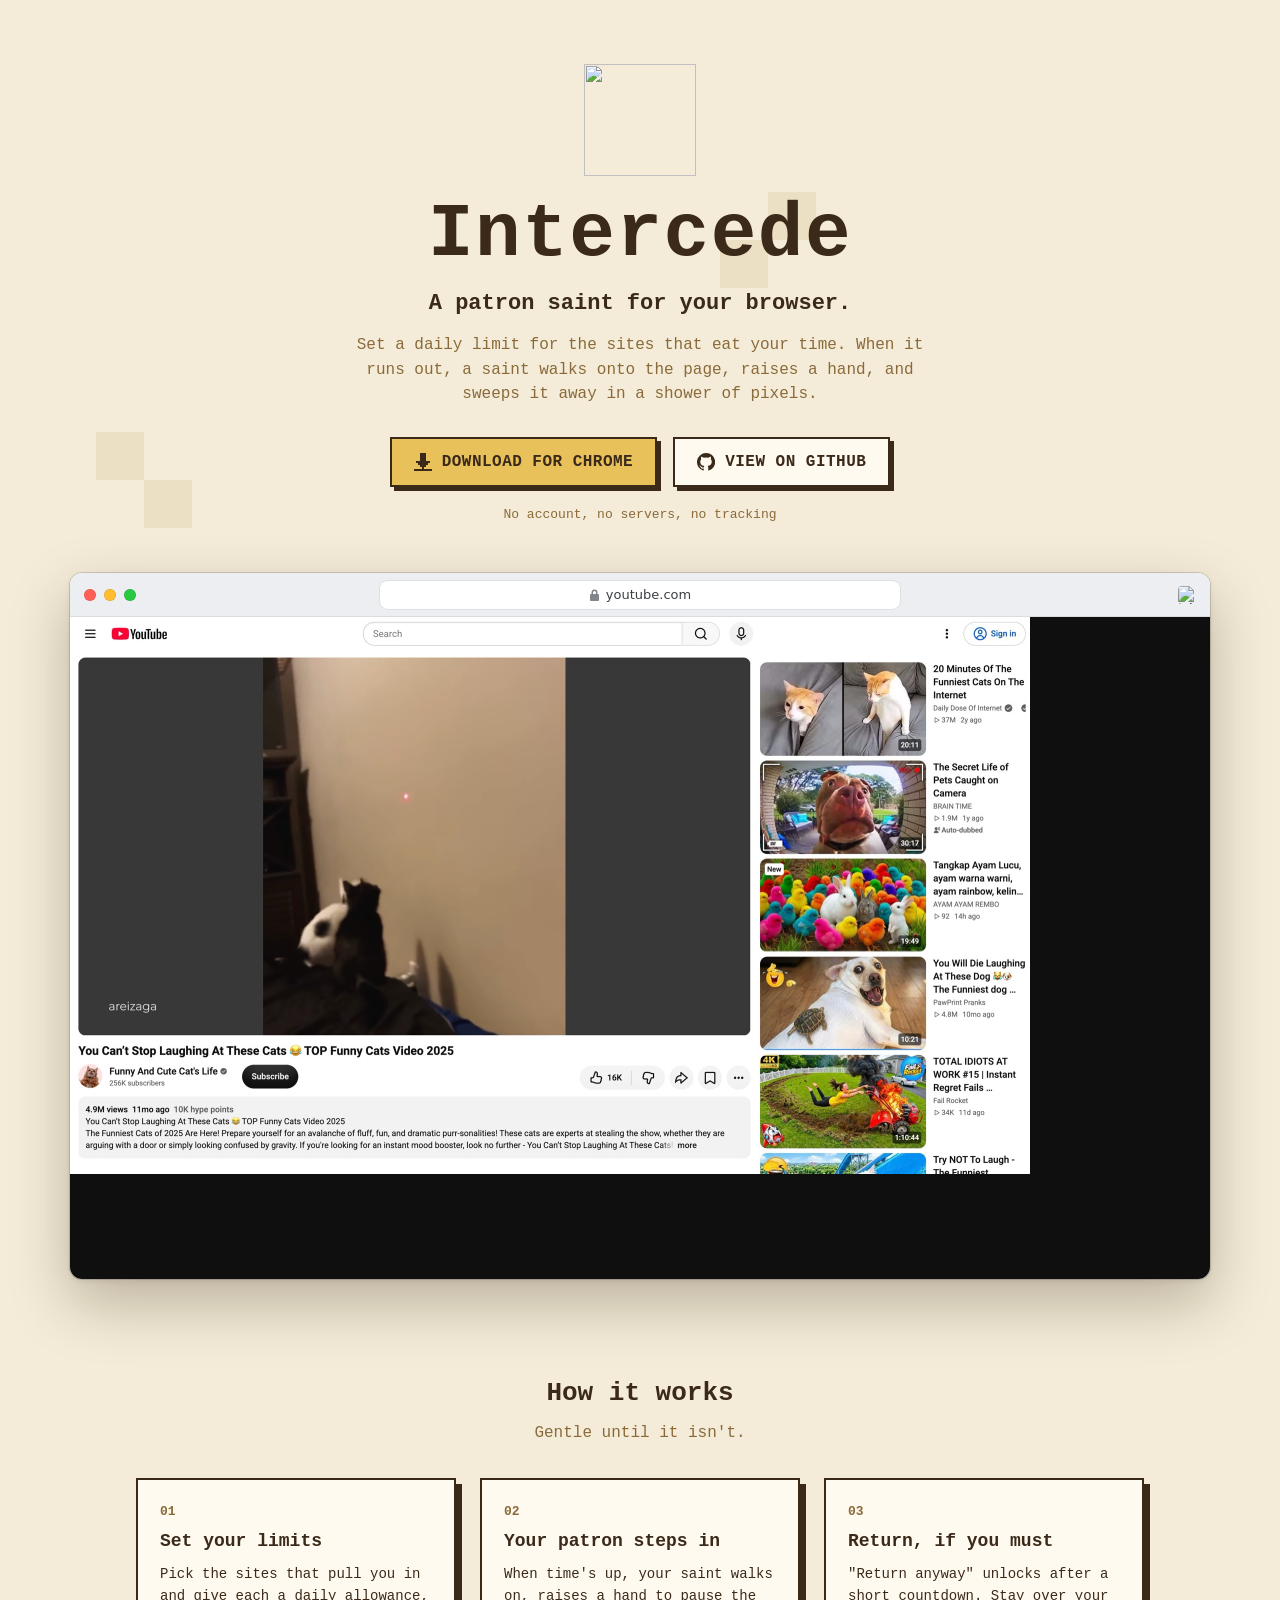
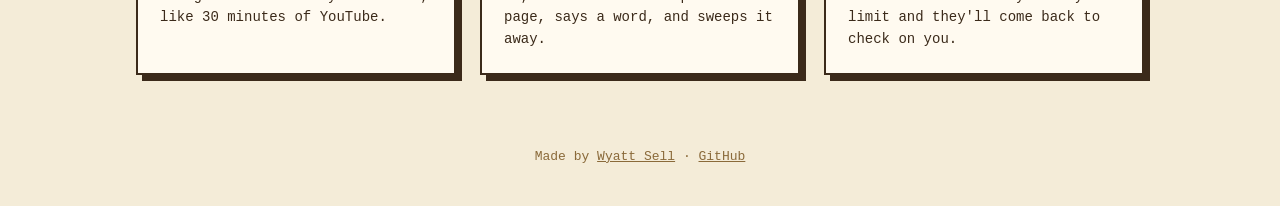
==== site/index.html @ cab6b50f "chore(site): repo renamed to wyatt/intercede Co-Authored-By: Claude Opus 5.5 <noreply@anthropic.com>" ====
<!doctype html>
<html lang="en">
<head>
<meta charset="utf-8">
<meta name="viewport" content="width=device-width, initial-scale=1">
<title>Intercede — a patron saint for your browser</title>
<meta name="description" content="Set a daily limit for the sites that eat your time. When it runs out, a pixel-art saint walks onto the page and sweeps it away.">
<link rel="icon" href="ext/icon-128.png">
<style>
  :root {
    --bg: #f4ecd8; --panel: #fffaf0; --text: #3b2a1a; --muted: #8a6a3a; --line: #3b2a1a;
    --track: #e6d9b8; --accent: #e8c15a; --shadow: #3b2a1a; --dither: #e2d3ae;
    --night: #16224a; --night-2: #3a588c;
    --mono: ui-monospace, "SF Mono", Menlo, Consolas, monospace;
    color-scheme: light;
  }
  * { box-sizing: border-box; }
  html { scroll-behavior: smooth; }
  body { margin: 0; background: var(--bg); color: var(--text); font: 500 16px/1.55 var(--mono); }
  /* Big darker pixels, in diagonal pairs, scattered across the page (as in the extension). */
  body::before {
    content: ""; position: fixed; inset: 0; z-index: -1; pointer-events: none; opacity: .5;
    background: var(--dither);
    -webkit-mask: url("data:image/svg+xml,%3Csvg xmlns='http://www.w3.org/2000/svg' width='1440' height='1440'%3E%3Crect x='96' y='432' width='48' height='48'/%3E%3Crect x='144' y='480' width='48' height='48'/%3E%3Crect x='384' y='1152' width='48' height='48'/%3E%3Crect x='720' y='240' width='48' height='48'/%3E%3Crect x='768' y='192' width='48' height='48'/%3E%3Crect x='1056' y='864' width='48' height='48'/%3E%3Crect x='1104' y='912' width='48' height='48'/%3E%3Crect x='1296' y='96' width='48' height='48'/%3E%3Crect x='528' y='672' width='48' height='48'/%3E%3Crect x='576' y='624' width='48' height='48'/%3E%3Crect x='1248' y='1296' width='48' height='48'/%3E%3C/svg%3E") 0 0 / 1440px 1440px;
    mask: url("data:image/svg+xml,%3Csvg xmlns='http://www.w3.org/2000/svg' width='1440' height='1440'%3E%3Crect x='96' y='432' width='48' height='48'/%3E%3Crect x='144' y='480' width='48' height='48'/%3E%3Crect x='384' y='1152' width='48' height='48'/%3E%3Crect x='720' y='240' width='48' height='48'/%3E%3Crect x='768' y='192' width='48' height='48'/%3E%3Crect x='1056' y='864' width='48' height='48'/%3E%3Crect x='1104' y='912' width='48' height='48'/%3E%3Crect x='1296' y='96' width='48' height='48'/%3E%3Crect x='528' y='672' width='48' height='48'/%3E%3Crect x='576' y='624' width='48' height='48'/%3E%3Crect x='1248' y='1296' width='48' height='48'/%3E%3C/svg%3E") 0 0 / 1440px 1440px;
  }
  a { color: inherit; }
  img.pixel, .sprite { image-rendering: pixelated; }
  .wrap { max-width: 1040px; margin: 0 auto; padding: 0 16px; }
  section { padding: 72px 0 0; }
  h2 { font-size: 26px; margin: 0 0 8px; text-align: center; }
  .sub { text-align: center; color: var(--muted); margin: 0 auto 32px; max-width: 36em; }
  .frame { background: var(--panel); border: 2px solid var(--line); box-shadow: 6px 6px 0 var(--shadow); }

  /* Buttons */
  .btn {
    display: inline-flex; align-items: center; gap: 10px; padding: 14px 22px; text-decoration: none;
    font: 700 16px/1 var(--mono); text-transform: uppercase; letter-spacing: .03em; color: #3b2a1a;
    background: var(--accent); border: 2px solid var(--line); box-shadow: 4px 4px 0 var(--shadow);
  }
  .btn:hover { filter: brightness(1.06); }
  .btn:active { transform: translate(4px, 4px); box-shadow: none; }
  .btn.ghost { background: var(--panel); }
  .btn svg { flex: none; }
  .btn:focus-visible, button:focus-visible { outline: 3px dashed var(--accent); outline-offset: 4px; }

  /* Hero */
  .hero { padding: 64px 0 0; text-align: center; }
  .hero > img { width: 112px; height: 112px; }
  .hero h1 { font-size: clamp(44px, 9vw, 76px); line-height: 1; margin: 12px 0 14px; letter-spacing: .02em; }
  .tagline { font-size: clamp(18px, 3vw, 22px); font-weight: 700; margin: 0 0 12px; }
  .hero .sub { margin-bottom: 30px; }
  .ctas { display: flex; gap: 16px; justify-content: center; flex-wrap: wrap; }
  .fine { font-size: 13px; color: var(--muted); margin: 18px 0 0; }

  /* Demo */
  /* A Chrome window (macOS, light theme) around the demo */
  .browser {
    /* wider than the page column, centred on it */
    width: min(1140px, calc(100vw - 32px)); margin: 48px 0 0 50%; transform: translateX(-50%); border-radius: 12px; overflow: hidden; background: #fff;
    box-shadow: 0 0 0 1px rgba(0,0,0,.14), 0 2px 6px rgba(0,0,0,.08), 0 24px 60px rgba(40,24,8,.28);
    font: 400 12px/1 -apple-system, BlinkMacSystemFont, "Segoe UI", system-ui, sans-serif; color: #1f1f1f; text-align: left;
  }
  .bar { display: grid; grid-template-columns: 1fr minmax(0, 520px) 1fr; align-items: center; gap: 12px; height: 44px; padding: 0 14px; background: #eceef1; border-bottom: 1px solid #d9dce0; }
  .lights { display: flex; gap: 8px; }
  .lights i { width: 12px; height: 12px; border-radius: 50%; box-shadow: inset 0 0 0 .5px rgba(0,0,0,.15); }
  .lights i:nth-child(1) { background: #ff5f57; } .lights i:nth-child(2) { background: #febc2e; } .lights i:nth-child(3) { background: #28c840; }
  .address {
    height: 28px; padding: 0 12px; display: flex; align-items: center; justify-content: center; gap: 6px;
    background: #fff; border-radius: 8px; box-shadow: 0 0 0 1px rgba(0,0,0,.06); font-size: 13px; color: #3c4043;
    overflow: hidden; white-space: nowrap;
  }
  .address svg { flex: none; color: #80868b; }
  .ext-icon { justify-self: end; width: 18px; height: 18px; border-radius: 4px; }
  .viewport { position: relative; aspect-ratio: 960 / 557; overflow: hidden; background: #0f0f0f; }
  .viewport iframe { position: absolute; top: 0; left: 0; width: 960px; height: 557px; border: 0; transform-origin: 0 0; }

  /* Steps */
  .steps { display: grid; grid-template-columns: repeat(auto-fit, minmax(240px, 1fr)); gap: 24px; }
  .step { padding: 22px; }
  .step b { display: block; font-size: 13px; color: var(--muted); margin-bottom: 6px; }
  .step h3 { font-size: 18px; margin: 0 0 8px; }
  .step p { margin: 0; font-size: 14px; }

  /* Patrons: a lineup under the demo */
  .patrons { display: flex; flex-wrap: wrap; justify-content: center; gap: 8px 44px; margin: 22px auto 0; max-width: 1000px; }
  .patron {
    display: flex; flex-direction: column; align-items: center; width: 150px; padding: 0 0 6px; cursor: pointer;
    font: inherit; color: inherit; text-align: center; background: none; border: none;
  }
  .patron .sprite { width: 127px; height: 150px; background-repeat: no-repeat; transition: transform 120ms steps(2), opacity 200ms, filter 200ms; }
  .patron:hover .sprite { transform: translateY(-4px); }
  .patron b { font-size: 13px; line-height: 1.3; margin-top: 4px; font-weight: 500; color: var(--muted); }
  .patron span { font-size: 12px; line-height: 1.35; color: var(--muted); margin-top: 3px; }
  /* The one in the demo stands in full colour with a bold name; the rest wait, faded. */
  .patrons.playing .patron:not(.on) .sprite { opacity: .7; filter: saturate(.7); }
  .patrons.playing .patron:not(.on):hover .sprite { opacity: .9; filter: none; }
  .patron.on b { font-weight: 800; color: var(--text); }

  /* Install modal */
  .install { width: min(600px, calc(100vw - 32px)); padding: 26px 28px 28px; color: var(--text); }
  .install::backdrop { background: rgba(24, 12, 32, .45); }
  .install h2 { text-align: left; margin-bottom: 4px; }
  .install .sub { text-align: left; margin: 0 0 18px; }
  .install ol { margin: 0; padding-left: 1.4em; }
  .install li { margin: 0 0 10px; }
  .install .ctas { justify-content: flex-start; margin-top: 22px; }
  .install .close {
    position: absolute; top: 10px; right: 10px; width: 32px; height: 32px; cursor: pointer;
    font: 700 18px/1 var(--mono); color: var(--text); background: none; border: none;
  }
  code { background: var(--track); padding: 1px 5px; font: inherit; font-size: .92em; }

  footer { text-align: center; font-size: 13px; color: var(--muted); padding: 72px 0 40px; }
</style>
</head>
<body>

<header class="hero wrap">
  <img class="pixel" src="ext/icon-128.png" alt="">
  <h1>Intercede</h1>
  <p class="tagline">A patron saint for your browser.</p>
  <p class="sub">Set a daily limit for the sites that eat your time. When it runs out, a saint walks onto the page, raises a hand, and sweeps it away in a shower of pixels.</p>
  <div class="ctas">
    <a class="btn" href="intercede.zip" id="get" download>
      <svg width="18" height="18" viewBox="0 0 9 9" fill="currentColor" shape-rendering="crispEdges" aria-hidden="true"><path d="M3 0h3v4h2v1H7v1H6v1H5v1H4V7H3V6H2V5H1V4h2zM0 8h9v1H0z"/></svg>
      Download for Chrome
    </a>
    <a class="btn ghost" href="https://github.com/wyatt/intercede">
      <svg width="18" height="18" viewBox="0 0 16 16" fill="currentColor" aria-hidden="true"><path d="M8 0a8 8 0 0 0-2.53 15.59c.4.07.55-.17.55-.38v-1.33c-2.23.48-2.7-1.07-2.7-1.07-.36-.92-.89-1.17-.89-1.17-.73-.5.06-.49.06-.49.8.06 1.23.83 1.23.83.72 1.22 1.88.87 2.34.66.07-.52.28-.87.5-1.07-1.78-.2-3.65-.89-3.65-3.95 0-.87.31-1.59.82-2.15-.08-.2-.36-1.02.08-2.12 0 0 .67-.21 2.2.82a7.6 7.6 0 0 1 4 0c1.53-1.04 2.2-.82 2.2-.82.44 1.1.16 1.92.08 2.12.51.56.82 1.28.82 2.15 0 3.07-1.87 3.75-3.65 3.95.29.25.54.73.54 1.48v2.2c0 .21.15.46.55.38A8 8 0 0 0 8 0z"/></svg>
      View on GitHub
    </a>
  </div>
  <p class="fine">No account, no servers, no tracking</p>

  <div class="browser" id="demo">
    <div class="bar">
      <div class="lights" aria-hidden="true"><i></i><i></i><i></i></div>
      <div class="address">
        <svg width="11" height="12" viewBox="0 0 11 12" fill="currentColor" aria-hidden="true"><path d="M2.5 5V3.5a3 3 0 0 1 6 0V5h.5a1 1 0 0 1 1 1v5a1 1 0 0 1-1 1H2a1 1 0 0 1-1-1V6a1 1 0 0 1 1-1zm1.5 0h3V3.5a1.5 1.5 0 0 0-3 0z"/></svg>
        youtube.com
      </div>
      <img class="ext-icon" src="ext/icon-32.png" alt="Intercede extension">
    </div>
    <div class="viewport" id="viewport">
      <iframe id="demo-frame" src="demo.html" title="Live demo: a patron sweeps away YouTube" loading="lazy"></iframe>
    </div>
  </div>
  <div class="patrons" id="patrons"></div>
</header>

<main class="wrap">
  <section aria-labelledby="how-title">
    <h2 id="how-title">How it works</h2>
    <p class="sub">Gentle until it isn't.</p>
    <div class="steps">
      <div class="step frame">
        <b>01</b>
        <h3>Set your limits</h3>
        <p>Pick the sites that pull you in and give each a daily allowance, like 30 minutes of YouTube.</p>
      </div>
      <div class="step frame">
        <b>02</b>
        <h3>Your patron steps in</h3>
        <p>When time's up, your saint walks on, raises a hand to pause the page, says a word, and sweeps it away.</p>
      </div>
      <div class="step frame">
        <b>03</b>
        <h3>Return, if you must</h3>
        <p>"Return anyway" unlocks after a short countdown. Stay over your limit and they'll come back to check on you.</p>
      </div>
    </div>
  </section>

</main>

<dialog class="install frame" id="install" aria-labelledby="install-title">
  <button class="close" type="button" aria-label="Close">✕</button>
  <h2 id="install-title">Install in a minute</h2>
  <p class="sub">Intercede isn't on the Chrome Web Store yet, so it installs by hand.</p>
  <ol>
    <li><a href="intercede.zip" download>Download Intercede</a> and unzip it.</li>
    <li>Open <code>chrome://extensions</code> and turn on <b>Developer mode</b> (top right).</li>
    <li>Click <b>Load unpacked</b> and choose the unzipped folder.</li>
    <li>Pin Intercede to your toolbar, set your sites, and choose your patron.</li>
  </ol>
  <div class="ctas">
    <a class="btn" href="intercede.zip" download>Download</a>
    <a class="btn ghost" href="https://github.com/wyatt/intercede">View on GitHub</a>
  </div>
</dialog>

<footer>Made by <a href="https://wyattsell.com">Wyatt Sell</a> · <a href="https://github.com/wyatt/intercede">GitHub</a></footer>

<script type="module">
  import { PATRONS, LAYOUT, frameIndex } from './ext/patrons.js';

  // "Download for Chrome" opens the install steps (the link itself still downloads without JS).
  const install = document.getElementById('install');
  document.getElementById('get').addEventListener('click', event => { event.preventDefault(); install.showModal(); });
  install.querySelector('.close').addEventListener('click', () => install.close());
  install.addEventListener('click', event => { if (event.target === install) install.close(); });  // the backdrop

  // The demo renders at 960×600 and is scaled to fit its frame.
  const viewport = document.getElementById('viewport'), frame = document.getElementById('demo-frame');
  new ResizeObserver(() => { frame.style.transform = `scale(${viewport.clientWidth / 960})`; }).observe(viewport);

  // The patrons stand in a row under the demo, idling; click one to send them in.
  const scale = 150 / LAYOUT.frameHeight;
  const cards = PATRONS.map(patron => {
    const card = document.createElement('button');
    card.type = 'button';
    card.className = 'patron';
    card.title = `Send ${patron.name} in`;
    card.innerHTML = '<div class="sprite" aria-hidden="true"></div><b></b><span></span>';
    const sprite = card.querySelector('.sprite');
    sprite.style.backgroundImage = `url("ext/patrons/${patron.sheet}.png")`;
    sprite.style.backgroundSize = `${LAYOUT.cols * LAYOUT.frameWidth * scale}px ${LAYOUT.rows * LAYOUT.frameHeight * scale}px`;
    card.querySelector('b').textContent = patron.name;
    card.querySelector('span').textContent = `“${patron.catchphrase}”`;
    card.addEventListener('click', () => {
      frame.contentWindow.postMessage({ type: 'play', patron: patron.slug }, location.origin === 'null' ? '*' : location.origin);
      document.getElementById('demo').scrollIntoView({ behavior: 'smooth', block: 'center' });
    });
    document.getElementById('patrons').append(card);
    return { patron, card, sprite, offset: Math.random() * 2000 };
  });

  // The demo says which patron is on; highlight their card.
  addEventListener('message', event => {
    if (event.source !== frame.contentWindow || event.data?.type !== 'intercede-demo') return;
    document.getElementById('patrons').classList.add('playing');
    for (const c of cards) c.card.classList.toggle('on', c.patron.slug === event.data.patron);
  });

  (function animate(now) {
    const clip = LAYOUT.clips.idle;
    for (const c of cards) {
      c.sprite.style.backgroundPosition = `${-frameIndex(clip, now + c.offset) * LAYOUT.frameWidth * scale}px ${-clip.row * LAYOUT.frameHeight * scale}px`;
    }
    requestAnimationFrame(animate);
  })(performance.now());
</script>
</body>
</html>
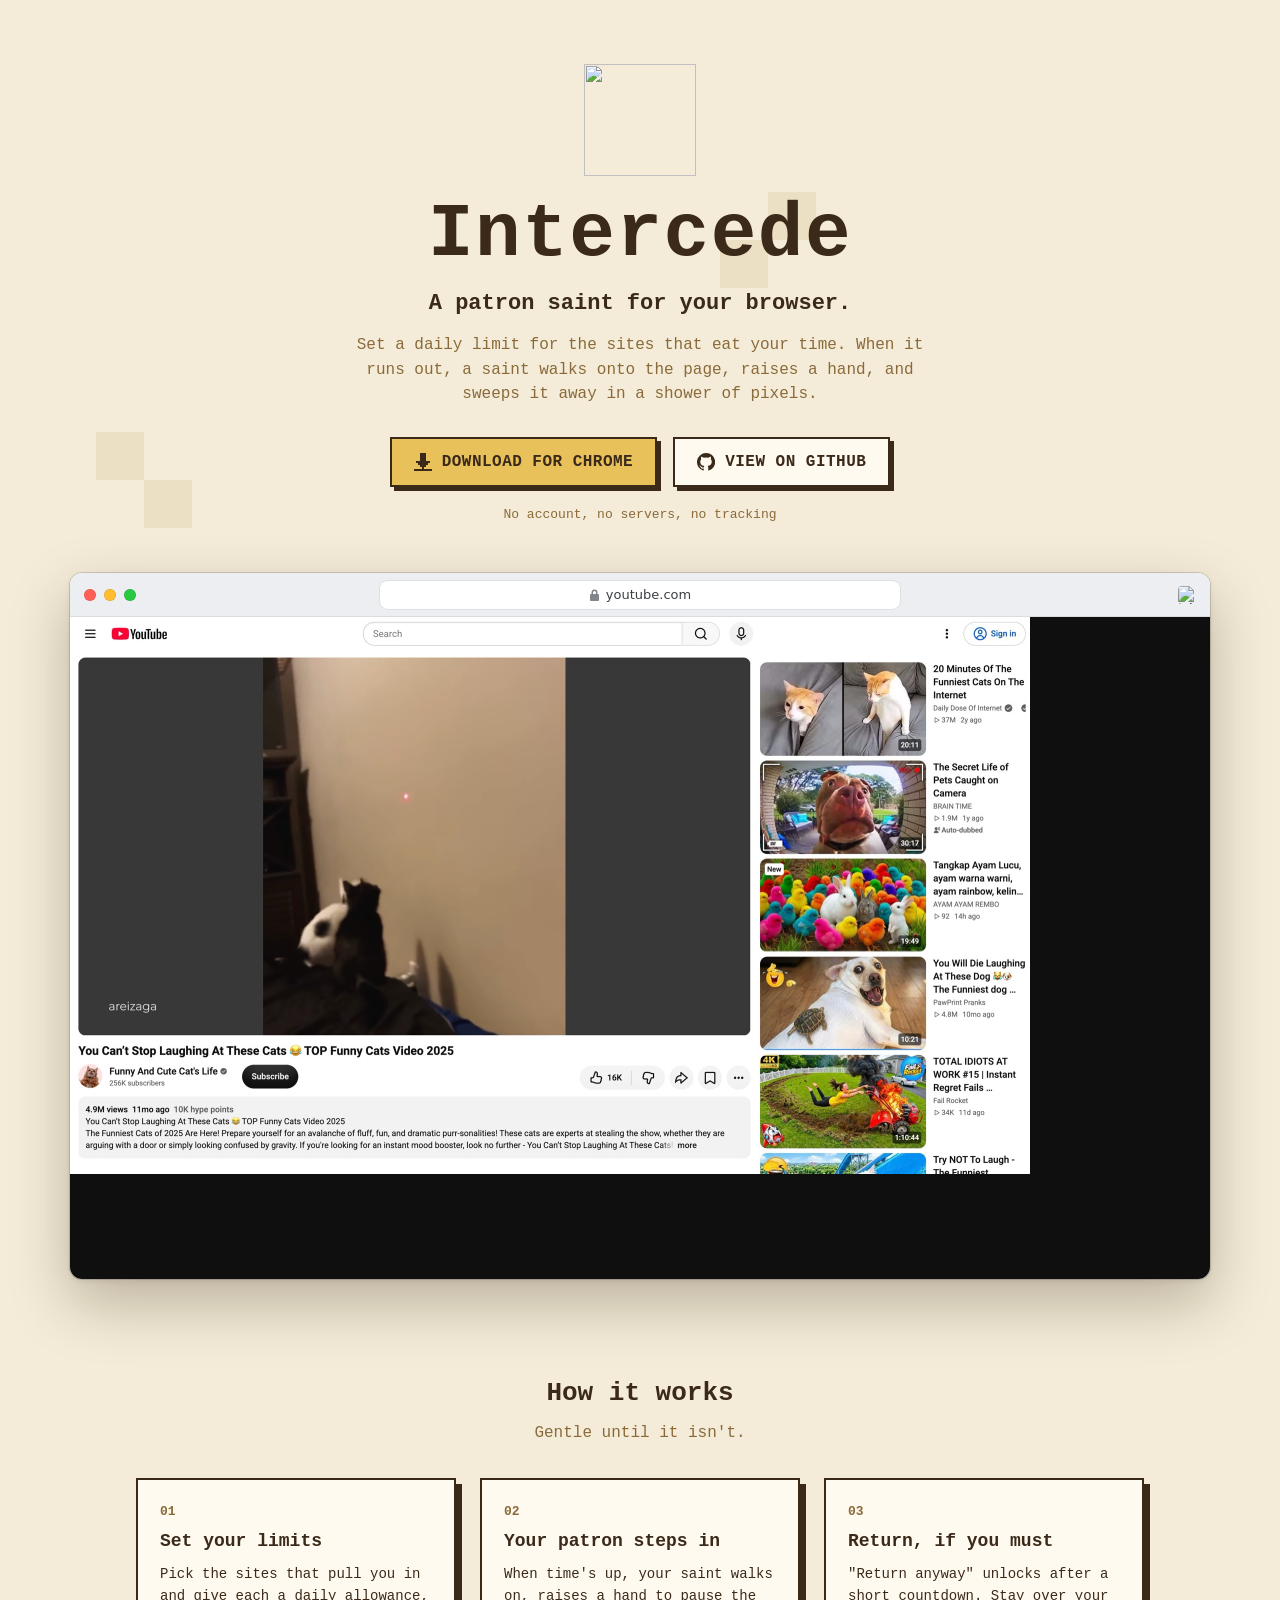
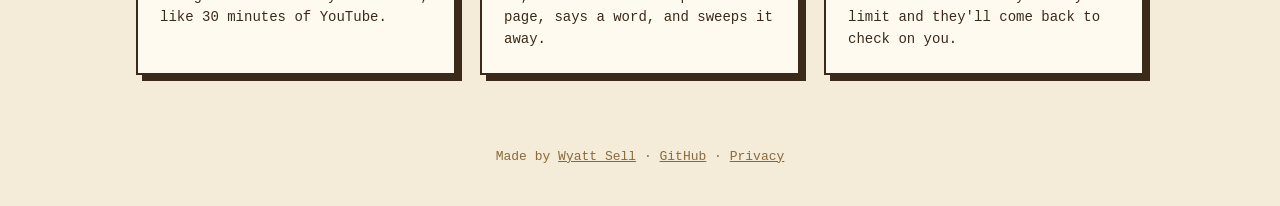
==== commit 17fe6ed0: "feat: Web Store prep — v1.0.0, store zip, privacy policy, Vercel config - tools/build.mjs builds the" ====
--- a/site/index.html
+++ b/site/index.html
@@ -190,7 +190,7 @@
   </div>
 </dialog>
 
-<footer>Made by <a href="https://wyattsell.com">Wyatt Sell</a> · <a href="https://github.com/wyatt/intercede">GitHub</a></footer>
+<footer>Made by <a href="https://wyattsell.com">Wyatt Sell</a> · <a href="https://github.com/wyatt/intercede">GitHub</a> · <a href="privacy">Privacy</a></footer>
 
 <script type="module">
   import { PATRONS, LAYOUT, frameIndex } from './ext/patrons.js';
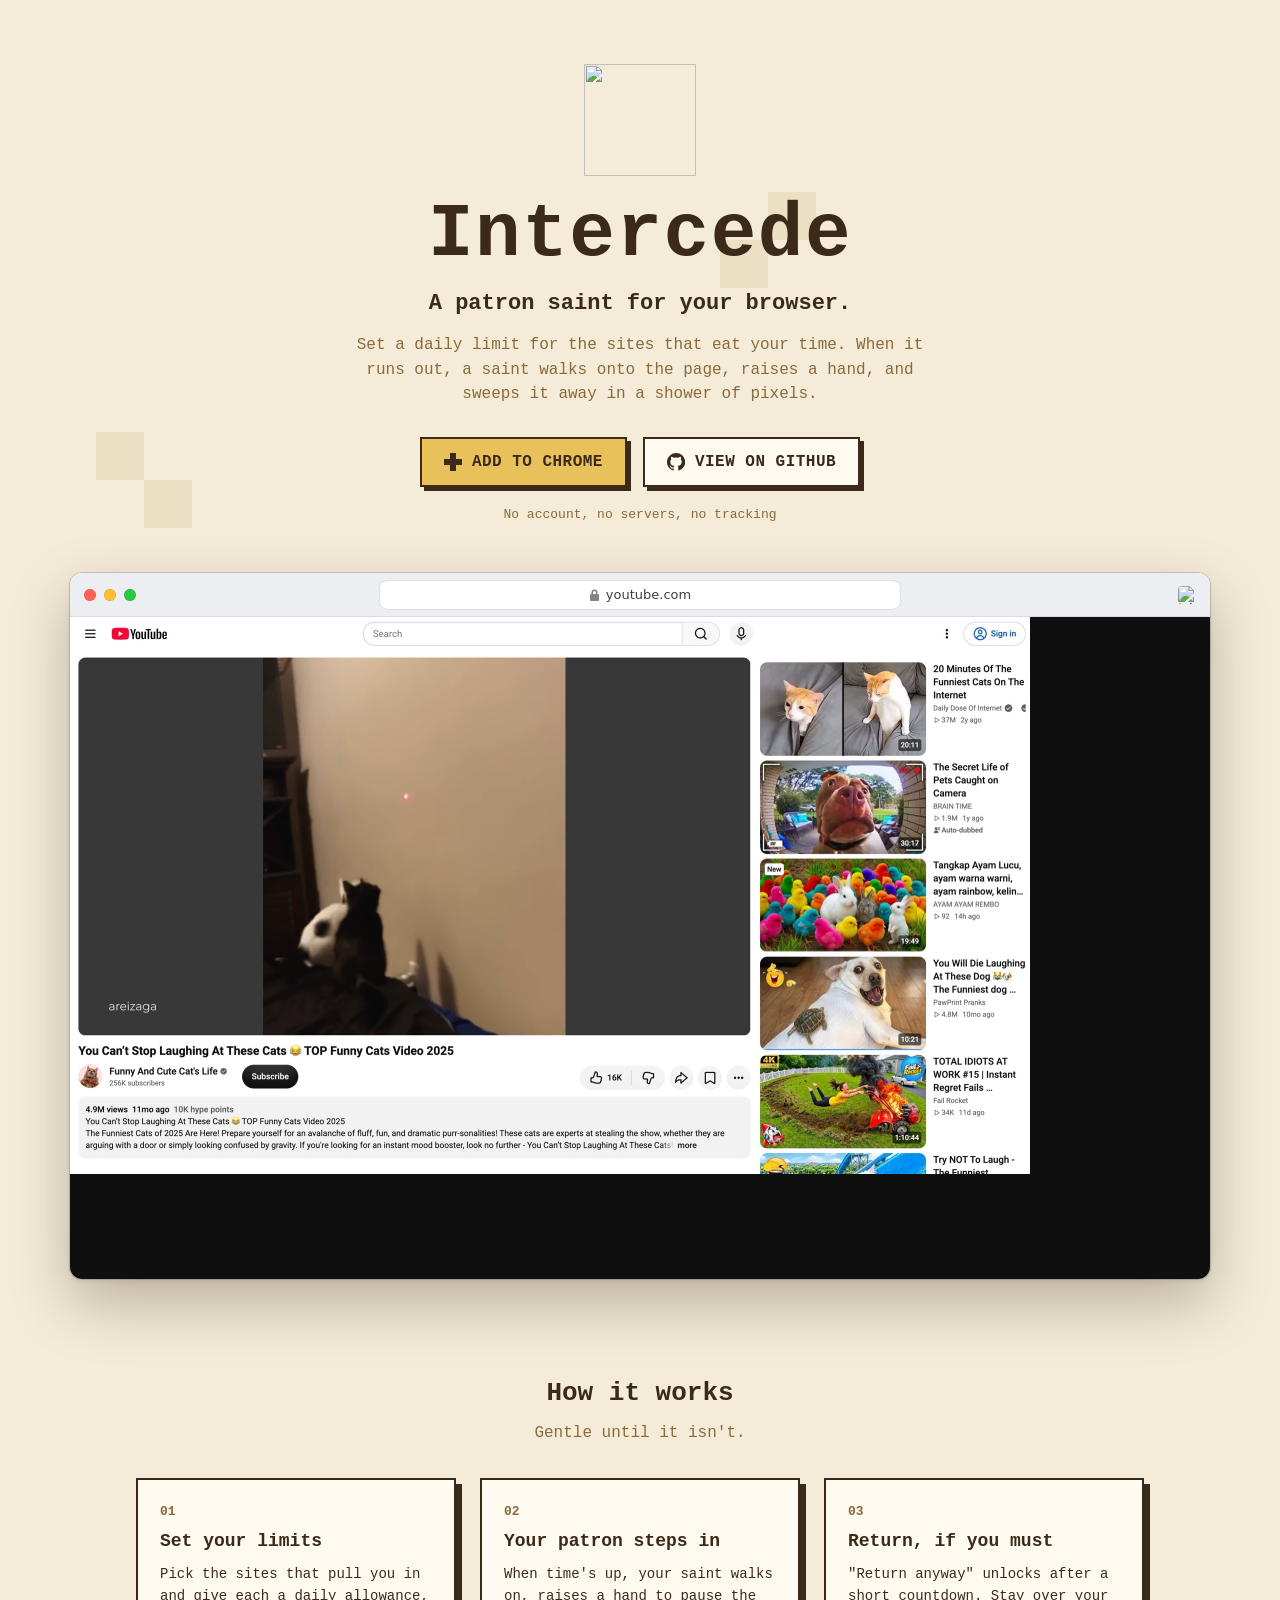
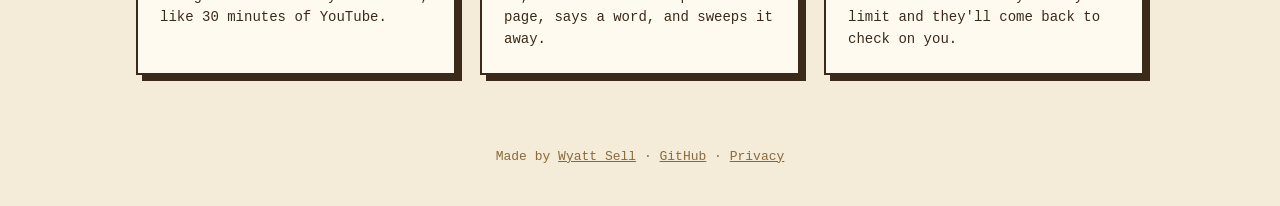
==== commit 9c5e42cf: "feat(site): link to the Chrome Web Store; drop the manual install steps Co-Authored-By: Claude Opus " ====
--- a/site/index.html
+++ b/site/index.html
@@ -6,12 +6,22 @@
 <title>Intercede — a patron saint for your browser</title>
 <meta name="description" content="Set a daily limit for the sites that eat your time. When it runs out, a pixel-art saint walks onto the page and sweeps it away.">
 <link rel="icon" href="ext/icon-128.png">
+<link rel="canonical" href="https://intercede.wyattsell.com/">
+<meta property="og:type" content="website">
+<meta property="og:url" content="https://intercede.wyattsell.com/">
+<meta property="og:title" content="Intercede — a patron saint for your browser">
+<meta property="og:description" content="Set a daily limit for the sites that eat your time. When it runs out, a pixel-art saint walks onto the page and sweeps it away.">
+<meta property="og:image" content="https://intercede.wyattsell.com/og.png">
+<meta property="og:image:width" content="1320">
+<meta property="og:image:height" content="840">
+<meta property="og:image:alt" content="Intercede: five pixel-art saints under the title, “A patron saint for your browser”">
+<meta name="twitter:card" content="summary_large_image">
 <style>
   :root {
     --bg: #f4ecd8; --panel: #fffaf0; --text: #3b2a1a; --muted: #8a6a3a; --line: #3b2a1a;
     --track: #e6d9b8; --accent: #e8c15a; --shadow: #3b2a1a; --dither: #e2d3ae;
     --night: #16224a; --night-2: #3a588c;
-    --mono: ui-monospace, "SF Mono", Menlo, Consolas, monospace;
+    --mono: ui-monospace, "SF Mono", Menlo, "Cascadia Mono", Consolas, monospace;
     color-scheme: light;
   }
   * { box-sizing: border-box; }
@@ -97,20 +107,6 @@
   .patrons.playing .patron:not(.on):hover .sprite { opacity: .9; filter: none; }
   .patron.on b { font-weight: 800; color: var(--text); }
 
-  /* Install modal */
-  .install { width: min(600px, calc(100vw - 32px)); padding: 26px 28px 28px; color: var(--text); }
-  .install::backdrop { background: rgba(24, 12, 32, .45); }
-  .install h2 { text-align: left; margin-bottom: 4px; }
-  .install .sub { text-align: left; margin: 0 0 18px; }
-  .install ol { margin: 0; padding-left: 1.4em; }
-  .install li { margin: 0 0 10px; }
-  .install .ctas { justify-content: flex-start; margin-top: 22px; }
-  .install .close {
-    position: absolute; top: 10px; right: 10px; width: 32px; height: 32px; cursor: pointer;
-    font: 700 18px/1 var(--mono); color: var(--text); background: none; border: none;
-  }
-  code { background: var(--track); padding: 1px 5px; font: inherit; font-size: .92em; }
-
   footer { text-align: center; font-size: 13px; color: var(--muted); padding: 72px 0 40px; }
 </style>
 </head>
@@ -122,9 +118,9 @@
   <p class="tagline">A patron saint for your browser.</p>
   <p class="sub">Set a daily limit for the sites that eat your time. When it runs out, a saint walks onto the page, raises a hand, and sweeps it away in a shower of pixels.</p>
   <div class="ctas">
-    <a class="btn" href="intercede.zip" id="get" download>
-      <svg width="18" height="18" viewBox="0 0 9 9" fill="currentColor" shape-rendering="crispEdges" aria-hidden="true"><path d="M3 0h3v4h2v1H7v1H6v1H5v1H4V7H3V6H2V5H1V4h2zM0 8h9v1H0z"/></svg>
-      Download for Chrome
+    <a class="btn" href="https://chromewebstore.google.com/detail/intercede/mnihpmkigiabjkalbncnanlodlpbpool">
+      <svg width="18" height="18" viewBox="0 0 9 9" fill="currentColor" shape-rendering="crispEdges" aria-hidden="true"><path d="M3 0h3v3h3v3H6v3H3V6H0V3h3z"/></svg>
+      Add to Chrome
     </a>
     <a class="btn ghost" href="https://github.com/wyatt/intercede">
       <svg width="18" height="18" viewBox="0 0 16 16" fill="currentColor" aria-hidden="true"><path d="M8 0a8 8 0 0 0-2.53 15.59c.4.07.55-.17.55-.38v-1.33c-2.23.48-2.7-1.07-2.7-1.07-.36-.92-.89-1.17-.89-1.17-.73-.5.06-.49.06-.49.8.06 1.23.83 1.23.83.72 1.22 1.88.87 2.34.66.07-.52.28-.87.5-1.07-1.78-.2-3.65-.89-3.65-3.95 0-.87.31-1.59.82-2.15-.08-.2-.36-1.02.08-2.12 0 0 .67-.21 2.2.82a7.6 7.6 0 0 1 4 0c1.53-1.04 2.2-.82 2.2-.82.44 1.1.16 1.92.08 2.12.51.56.82 1.28.82 2.15 0 3.07-1.87 3.75-3.65 3.95.29.25.54.73.54 1.48v2.2c0 .21.15.46.55.38A8 8 0 0 0 8 0z"/></svg>
@@ -174,32 +170,10 @@
 
 </main>
 
-<dialog class="install frame" id="install" aria-labelledby="install-title">
-  <button class="close" type="button" aria-label="Close">✕</button>
-  <h2 id="install-title">Install in a minute</h2>
-  <p class="sub">Intercede isn't on the Chrome Web Store yet, so it installs by hand.</p>
-  <ol>
-    <li><a href="intercede.zip" download>Download Intercede</a> and unzip it.</li>
-    <li>Open <code>chrome://extensions</code> and turn on <b>Developer mode</b> (top right).</li>
-    <li>Click <b>Load unpacked</b> and choose the unzipped folder.</li>
-    <li>Pin Intercede to your toolbar, set your sites, and choose your patron.</li>
-  </ol>
-  <div class="ctas">
-    <a class="btn" href="intercede.zip" download>Download</a>
-    <a class="btn ghost" href="https://github.com/wyatt/intercede">View on GitHub</a>
-  </div>
-</dialog>
-
 <footer>Made by <a href="https://wyattsell.com">Wyatt Sell</a> · <a href="https://github.com/wyatt/intercede">GitHub</a> · <a href="privacy">Privacy</a></footer>
 
 <script type="module">
   import { PATRONS, LAYOUT, frameIndex } from './ext/patrons.js';
-
-  // "Download for Chrome" opens the install steps (the link itself still downloads without JS).
-  const install = document.getElementById('install');
-  document.getElementById('get').addEventListener('click', event => { event.preventDefault(); install.showModal(); });
-  install.querySelector('.close').addEventListener('click', () => install.close());
-  install.addEventListener('click', event => { if (event.target === install) install.close(); });  // the backdrop
 
   // The demo renders at 960×600 and is scaled to fit its frame.
   const viewport = document.getElementById('viewport'), frame = document.getElementById('demo-frame');
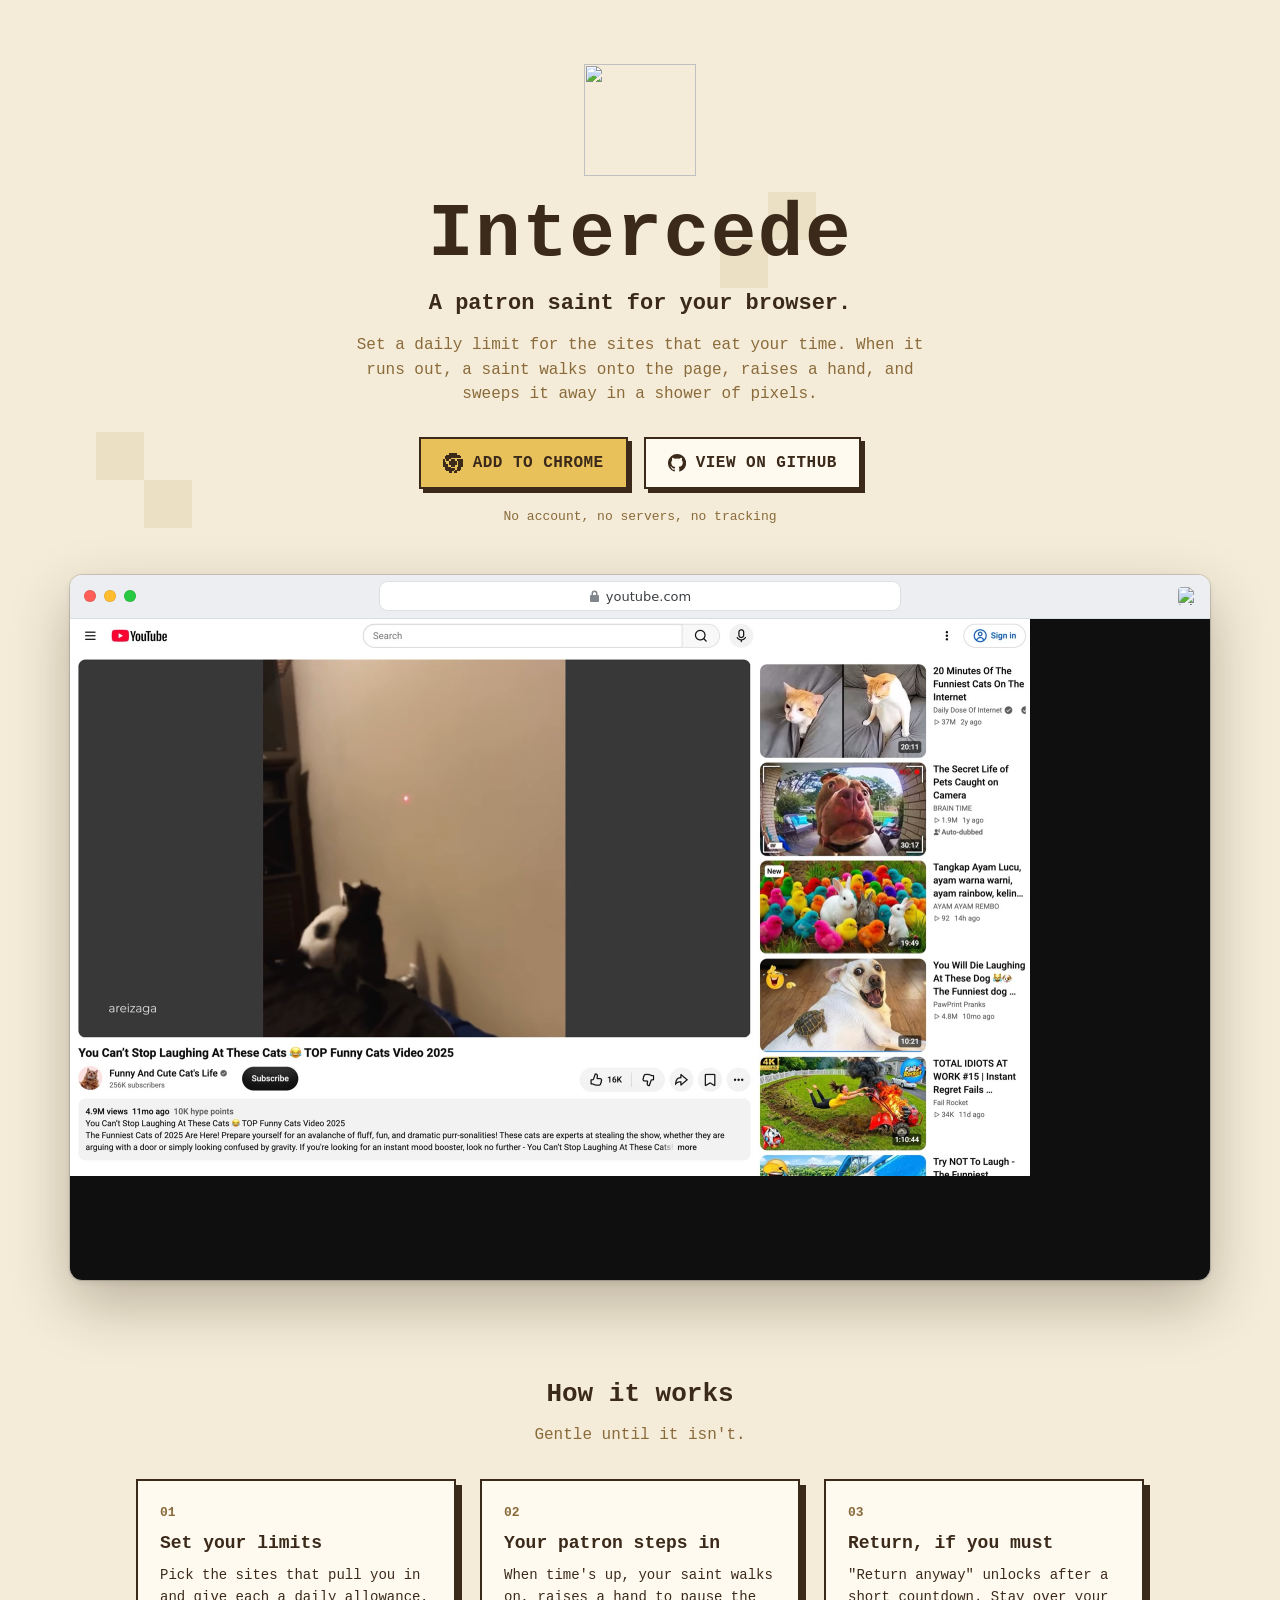
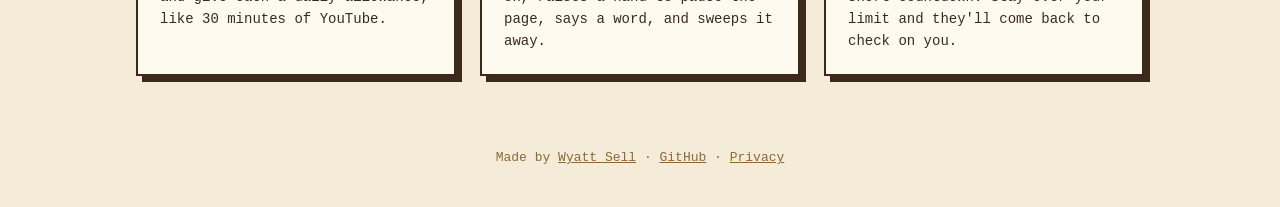
==== commit 2f2c1da7: "style(site): pixel Chrome icon on the store button; more side room for the hero blurb on phones Co-A" ====
--- a/site/index.html
+++ b/site/index.html
@@ -60,6 +60,7 @@
   .hero h1 { font-size: clamp(44px, 9vw, 76px); line-height: 1; margin: 12px 0 14px; letter-spacing: .02em; }
   .tagline { font-size: clamp(18px, 3vw, 22px); font-weight: 700; margin: 0 0 12px; }
   .hero .sub { margin-bottom: 30px; }
+  @media (max-width: 600px) { .hero .sub { padding: 0 12px; } }
   .ctas { display: flex; gap: 16px; justify-content: center; flex-wrap: wrap; }
   .fine { font-size: 13px; color: var(--muted); margin: 18px 0 0; }
 
@@ -119,7 +120,7 @@
   <p class="sub">Set a daily limit for the sites that eat your time. When it runs out, a saint walks onto the page, raises a hand, and sweeps it away in a shower of pixels.</p>
   <div class="ctas">
     <a class="btn" href="https://chromewebstore.google.com/detail/intercede/mnihpmkigiabjkalbncnanlodlpbpool">
-      <svg width="18" height="18" viewBox="0 0 9 9" fill="currentColor" shape-rendering="crispEdges" aria-hidden="true"><path d="M3 0h3v3h3v3H6v3H3V6H0V3h3z"/></svg>
+      <svg width="19.5" height="19.5" viewBox="0 0 13 13" fill="currentColor" shape-rendering="crispEdges" aria-hidden="true"><path d="M4 0h5v1H4zM2 1h9v1H2zM1 2h11v1H1zM1 3h4v1H1zM0 4h1v1H0zM2 4h2v1H2zM5 4h3v1H5zM9 4h4v1H9zM0 5h1v1H0zM4 5h5v1H4zM10 5h3v1H10zM0 6h2v1H0zM4 6h5v1H4zM10 6h3v1H10zM0 7h3v1H0zM4 7h5v1H4zM10 7h3v1H10zM0 8h3v1H0zM5 8h3v1H5zM10 8h3v1H10zM1 9h4v1H1zM9 9h3v1H9zM1 10h7v1H1zM9 10h3v1H9zM2 11h5v1H2zM8 11h3v1H8zM4 12h2v1H4zM7 12h2v1H7z"/></svg>
       Add to Chrome
     </a>
     <a class="btn ghost" href="https://github.com/wyatt/intercede">
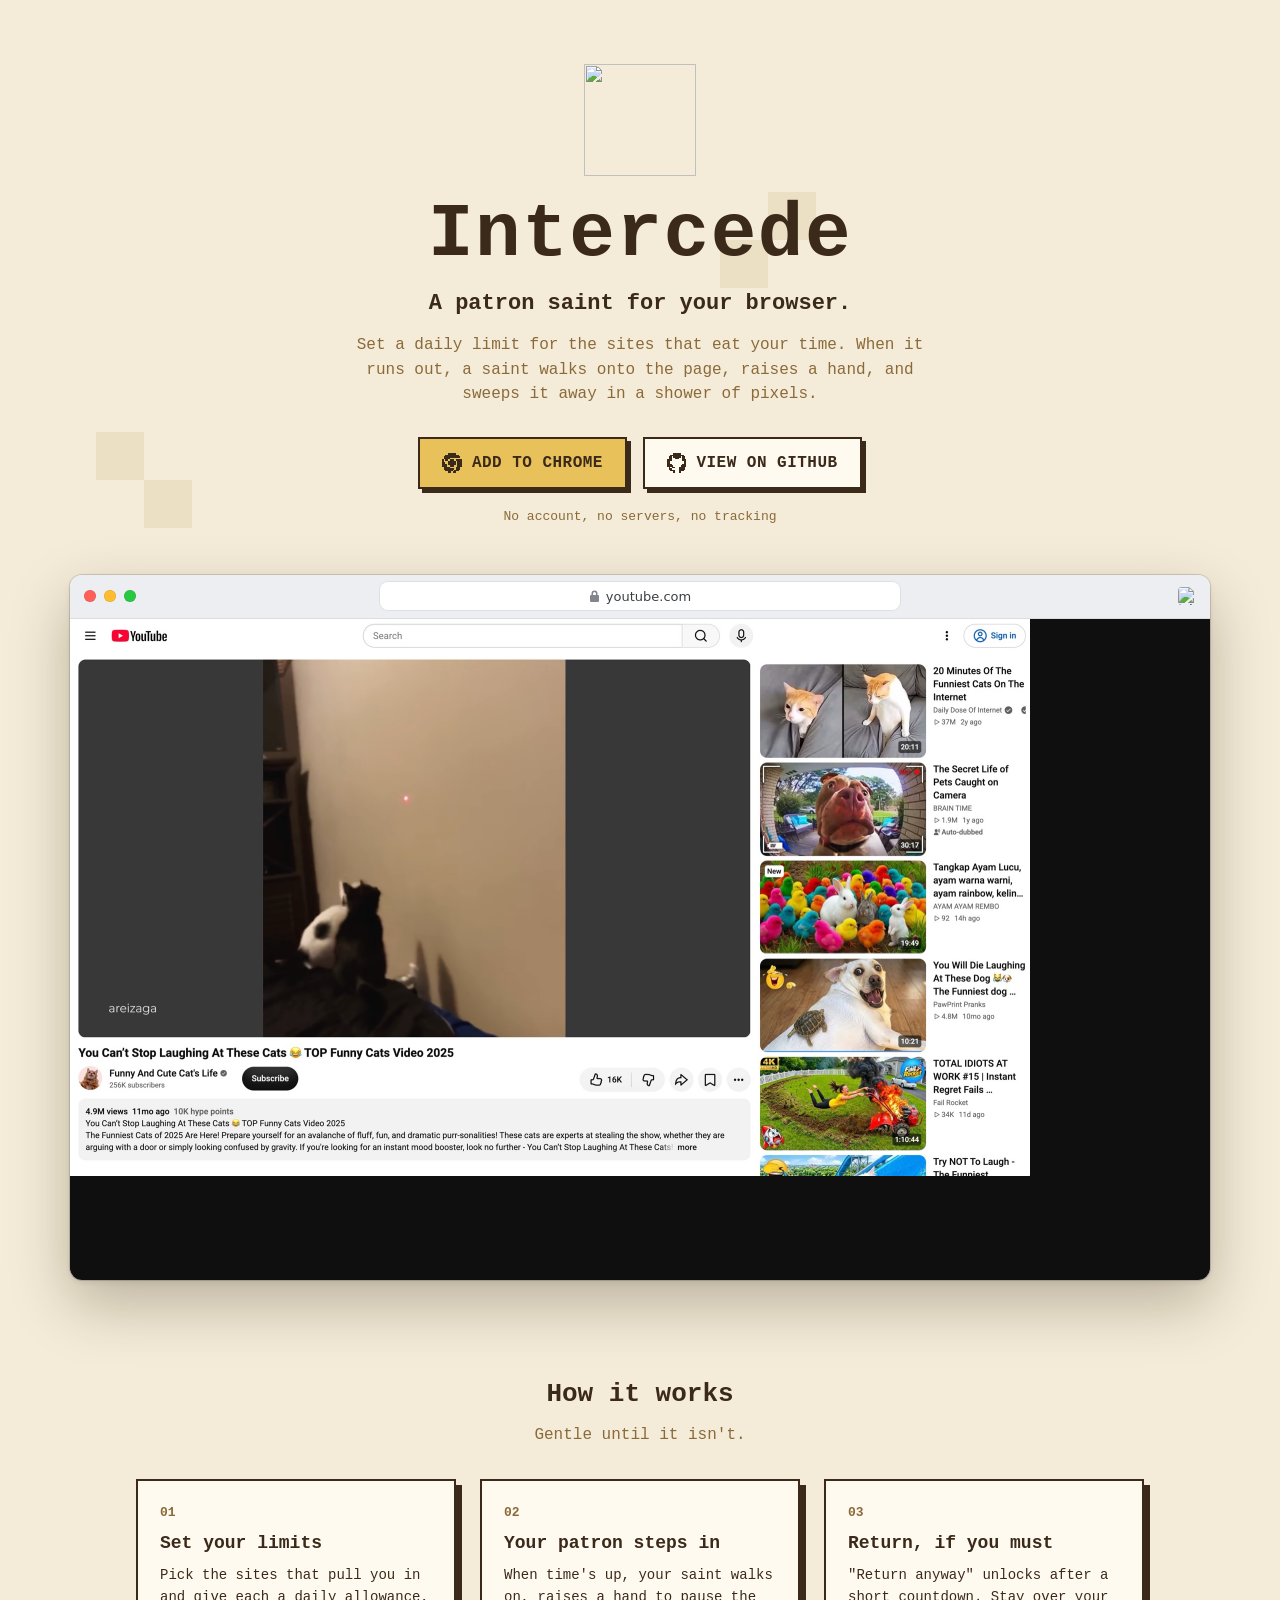
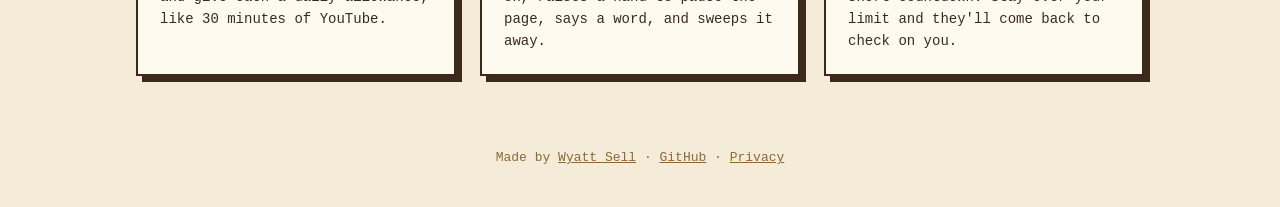
==== commit 88750de1: "style(site): pixel GitHub icon to match the Chrome one Co-Authored-By: Claude Opus 5.5 <noreply@anth" ====
--- a/site/index.html
+++ b/site/index.html
@@ -124,7 +124,7 @@
       Add to Chrome
     </a>
     <a class="btn ghost" href="https://github.com/wyatt/intercede">
-      <svg width="18" height="18" viewBox="0 0 16 16" fill="currentColor" aria-hidden="true"><path d="M8 0a8 8 0 0 0-2.53 15.59c.4.07.55-.17.55-.38v-1.33c-2.23.48-2.7-1.07-2.7-1.07-.36-.92-.89-1.17-.89-1.17-.73-.5.06-.49.06-.49.8.06 1.23.83 1.23.83.72 1.22 1.88.87 2.34.66.07-.52.28-.87.5-1.07-1.78-.2-3.65-.89-3.65-3.95 0-.87.31-1.59.82-2.15-.08-.2-.36-1.02.08-2.12 0 0 .67-.21 2.2.82a7.6 7.6 0 0 1 4 0c1.53-1.04 2.2-.82 2.2-.82.44 1.1.16 1.92.08 2.12.51.56.82 1.28.82 2.15 0 3.07-1.87 3.75-3.65 3.95.29.25.54.73.54 1.48v2.2c0 .21.15.46.55.38A8 8 0 0 0 8 0z"/></svg>
+      <svg width="19.5" height="19.5" viewBox="0 0 13 13" fill="currentColor" shape-rendering="crispEdges" aria-hidden="true"><path d="M4 0h5v1H4zM2 1h9v1H2zM1 2h2v1H1zM4 2h5v1H4zM10 2h2v1H10zM1 3h2v1H1zM5 3h3v1H5zM10 3h2v1H10zM0 4h3v1H0zM10 4h3v1H10zM0 5h2v1H0zM11 5h2v1H11zM0 6h2v1H0zM11 6h2v1H11zM0 7h3v1H0zM10 7h3v1H10zM0 8h4v1H0zM9 8h4v1H9zM1 9h1v1H1zM3 9h2v1H3zM8 9h4v1H8zM1 10h2v1H1zM8 10h4v1H8zM2 11h3v1H2zM8 11h3v1H8zM4 12h1v1H4zM8 12h1v1H8z"/></svg>
       View on GitHub
     </a>
   </div>
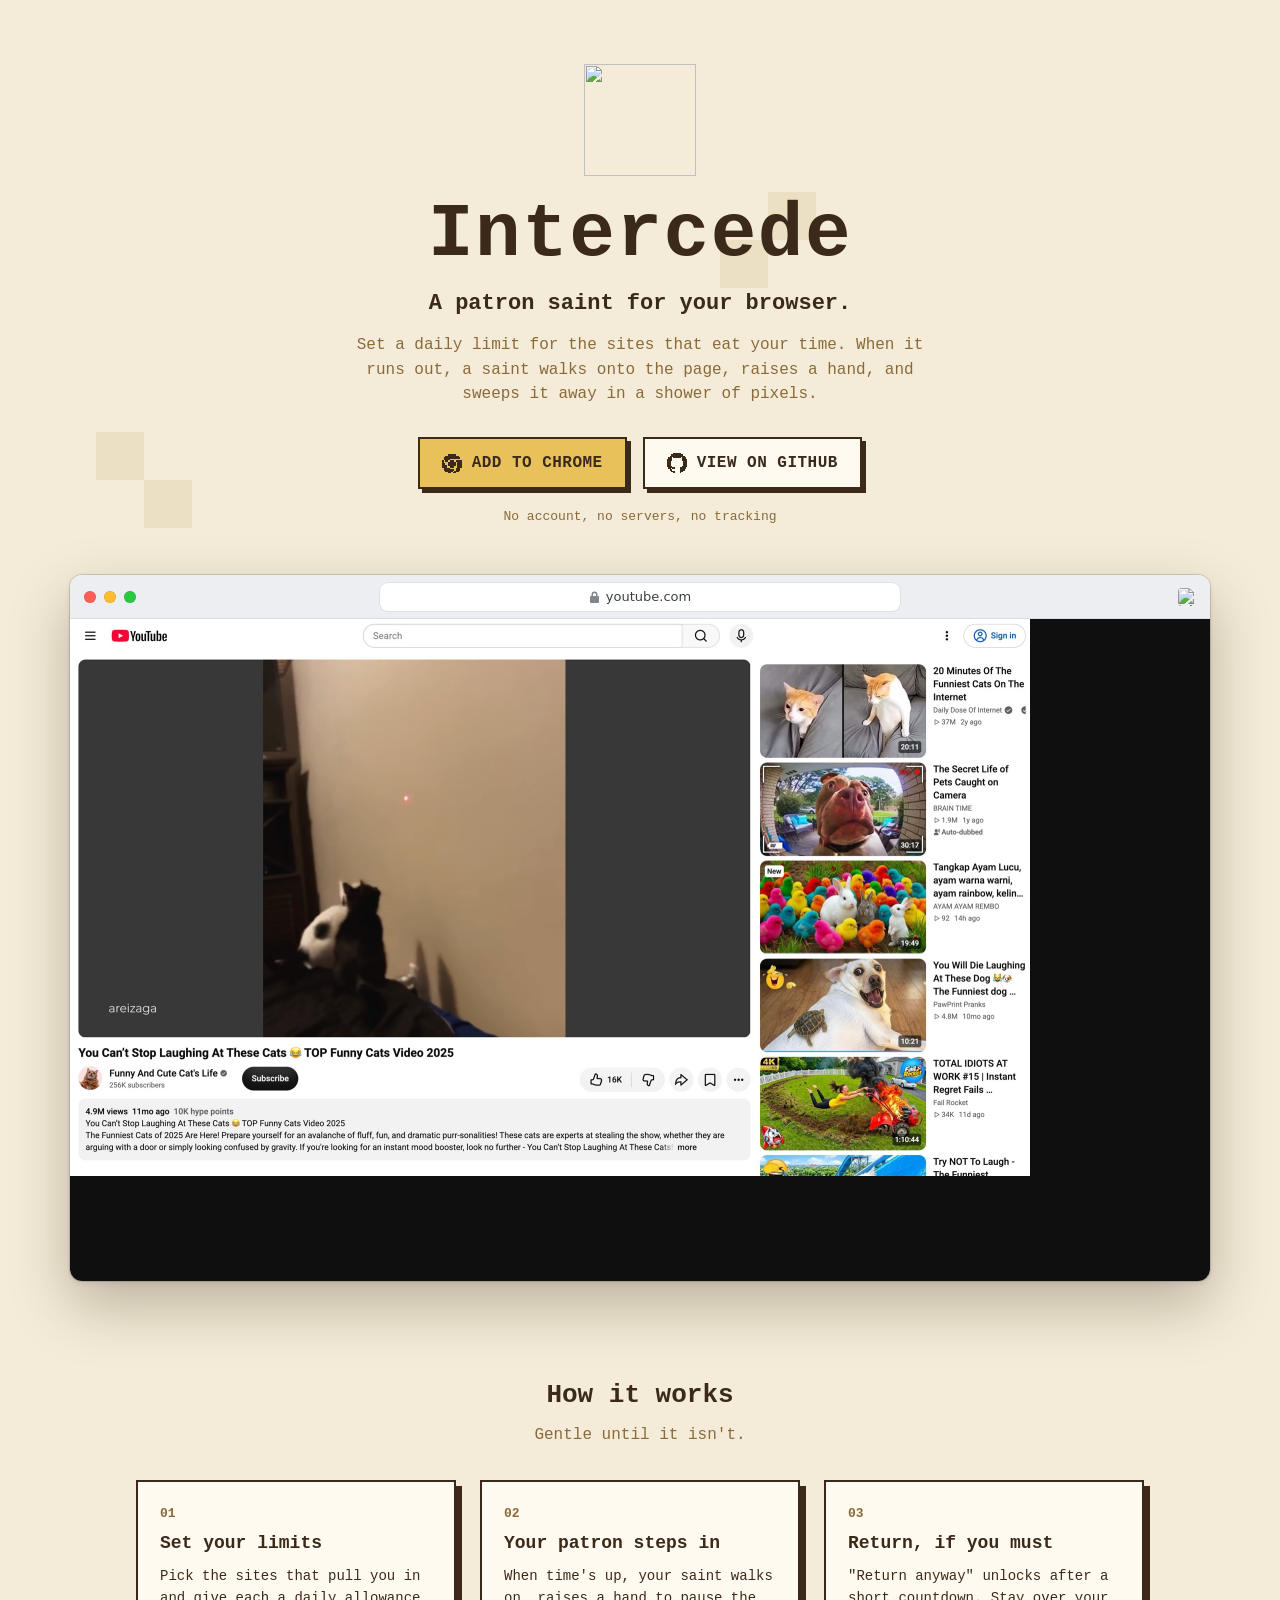
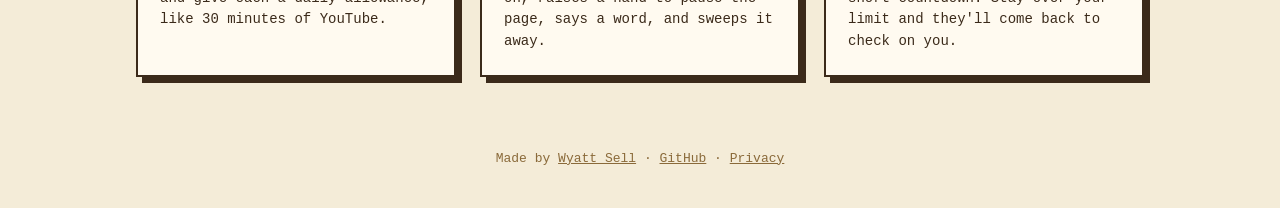
==== commit 4409836b: "style(site): redraw the pixel GitHub icon from the real mark at 16×16 Co-Authored-By: Claude Opus 5." ====
--- a/site/index.html
+++ b/site/index.html
@@ -124,7 +124,7 @@
       Add to Chrome
     </a>
     <a class="btn ghost" href="https://github.com/wyatt/intercede">
-      <svg width="19.5" height="19.5" viewBox="0 0 13 13" fill="currentColor" shape-rendering="crispEdges" aria-hidden="true"><path d="M4 0h5v1H4zM2 1h9v1H2zM1 2h2v1H1zM4 2h5v1H4zM10 2h2v1H10zM1 3h2v1H1zM5 3h3v1H5zM10 3h2v1H10zM0 4h3v1H0zM10 4h3v1H10zM0 5h2v1H0zM11 5h2v1H11zM0 6h2v1H0zM11 6h2v1H11zM0 7h3v1H0zM10 7h3v1H10zM0 8h4v1H0zM9 8h4v1H9zM1 9h1v1H1zM3 9h2v1H3zM8 9h4v1H8zM1 10h2v1H1zM8 10h4v1H8zM2 11h3v1H2zM8 11h3v1H8zM4 12h1v1H4zM8 12h1v1H8z"/></svg>
+      <svg width="20" height="20" viewBox="0 0 16 16" fill="currentColor" shape-rendering="crispEdges" aria-hidden="true"><path d="M5 0h6v1H5zM3 1h10v1H3zM2 2h12v1H2zM1 3h3v1H1zM5 3h6v1H5zM12 3h3v1H12zM1 4h3v1H1zM12 4h3v1H12zM0 5h4v1H0zM12 5h4v1H12zM0 6h3v1H0zM13 6h3v1H13zM0 7h3v1H0zM13 7h3v1H13zM0 8h3v1H0zM13 8h3v1H13zM0 9h3v1H0zM13 9h3v1H13zM0 10h4v1H0zM12 10h4v1H12zM1 11h5v1H1zM10 11h5v1H10zM1 12h2v1H1zM4 12h2v1H4zM10 12h5v1H10zM2 13h2v1H2zM10 13h4v1H10zM3 14h3v1H3zM10 14h3v1H10zM5 15h1v1H5zM10 15h1v1H10z"/></svg>
       View on GitHub
     </a>
   </div>
